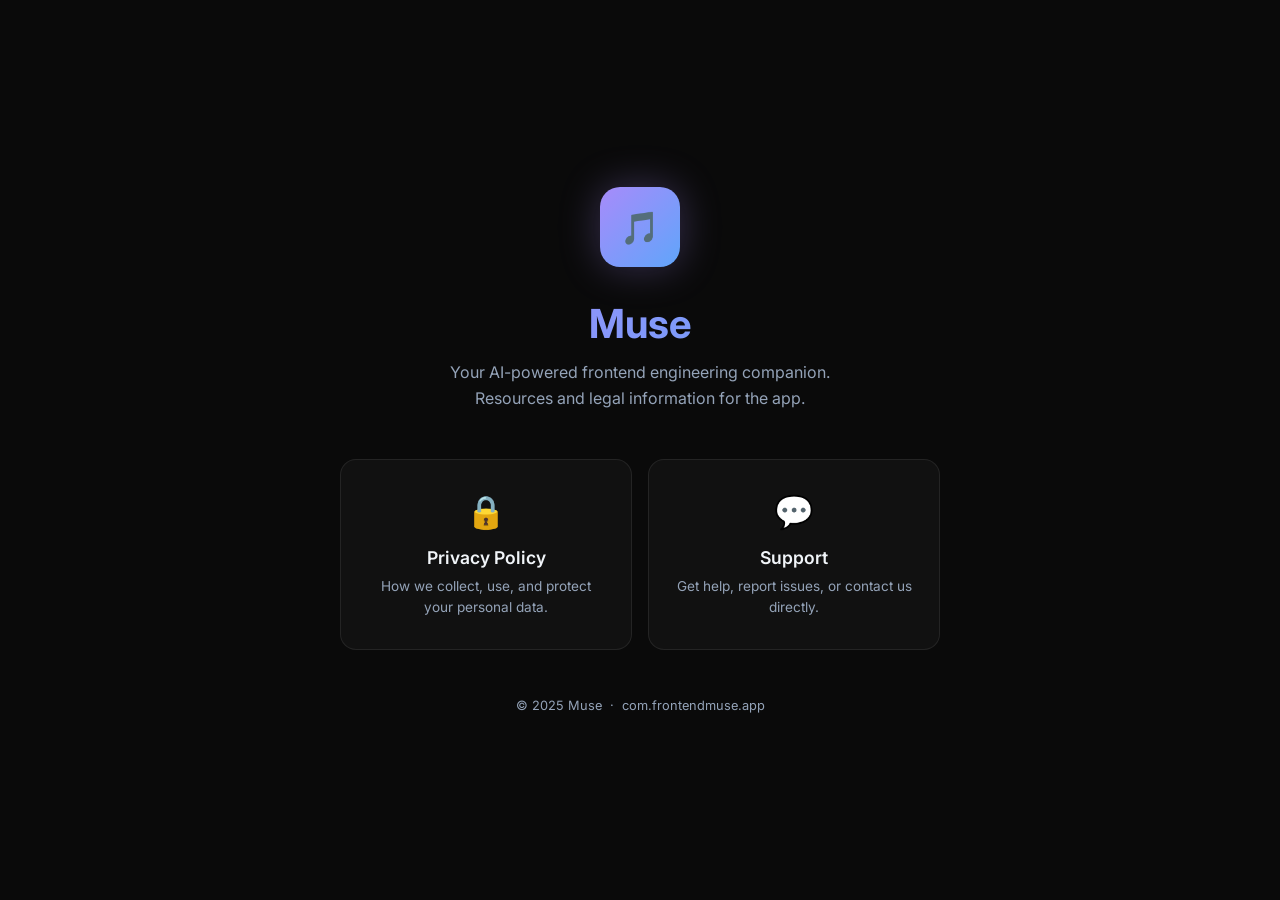
==== index.html @ 049b8aa2 "Add Privacy Policy, Support, and index pages for GitHub Pages" ====
<!DOCTYPE html>
<html lang="en">

<head>
    <meta charset="UTF-8" />
    <meta name="viewport" content="width=device-width, initial-scale=1.0" />
    <title>Muse – Legal & Support</title>
    <meta name="description" content="Privacy Policy and Support information for the Muse app." />
    <link rel="preconnect" href="https://fonts.googleapis.com" />
    <link rel="preconnect" href="https://fonts.gstatic.com" crossorigin />
    <link href="https://fonts.googleapis.com/css2?family=Inter:wght@300;400;500;600;700&display=swap"
        rel="stylesheet" />
    <style>
        *,
        *::before,
        *::after {
            box-sizing: border-box;
            margin: 0;
            padding: 0;
        }

        :root {
            --bg: #0A0A0A;
            --surface: #111111;
            --border: rgba(255, 255, 255, 0.08);
            --accent: #A78BFA;
            --accent2: #60A5FA;
            --text: #F1F5F9;
            --muted: #94A3B8;
        }

        body {
            font-family: 'Inter', sans-serif;
            background: var(--bg);
            color: var(--text);
            min-height: 100vh;
            display: flex;
            flex-direction: column;
            align-items: center;
            justify-content: center;
            padding: 2rem 1rem;
        }

        .container {
            max-width: 600px;
            width: 100%;
            text-align: center;
        }

        .logo {
            width: 80px;
            height: 80px;
            background: linear-gradient(135deg, var(--accent), var(--accent2));
            border-radius: 20px;
            display: flex;
            align-items: center;
            justify-content: center;
            font-size: 2rem;
            margin: 0 auto 2rem;
            box-shadow: 0 0 40px rgba(167, 139, 250, 0.3);
        }

        h1 {
            font-size: 2.5rem;
            font-weight: 700;
            background: linear-gradient(135deg, var(--accent), var(--accent2));
            -webkit-background-clip: text;
            -webkit-text-fill-color: transparent;
            background-clip: text;
            margin-bottom: 0.75rem;
        }

        .subtitle {
            color: var(--muted);
            font-size: 1rem;
            margin-bottom: 3rem;
            line-height: 1.6;
        }

        .cards {
            display: grid;
            grid-template-columns: 1fr 1fr;
            gap: 1rem;
            margin-bottom: 3rem;
        }

        .card {
            background: var(--surface);
            border: 1px solid var(--border);
            border-radius: 16px;
            padding: 2rem 1.5rem;
            text-decoration: none;
            color: var(--text);
            transition: transform 0.2s ease, border-color 0.2s ease, box-shadow 0.2s ease;
        }

        .card:hover {
            transform: translateY(-4px);
            border-color: rgba(167, 139, 250, 0.4);
            box-shadow: 0 8px 32px rgba(167, 139, 250, 0.15);
        }

        .card-icon {
            font-size: 2rem;
            margin-bottom: 1rem;
            display: block;
        }

        .card h2 {
            font-size: 1.1rem;
            font-weight: 600;
            margin-bottom: 0.5rem;
        }

        .card p {
            font-size: 0.85rem;
            color: var(--muted);
            line-height: 1.5;
        }

        footer {
            color: var(--muted);
            font-size: 0.8rem;
        }

        @media (max-width: 480px) {
            .cards {
                grid-template-columns: 1fr;
            }

            h1 {
                font-size: 2rem;
            }
        }
    </style>
</head>

<body>
    <div class="container">
        <div class="logo">🎵</div>
        <h1>Muse</h1>
        <p class="subtitle">Your AI-powered frontend engineering companion.<br />Resources and legal information for the
            app.</p>

        <div class="cards">
            <a class="card" href="privacy-policy.html">
                <span class="card-icon">🔒</span>
                <h2>Privacy Policy</h2>
                <p>How we collect, use, and protect your personal data.</p>
            </a>
            <a class="card" href="support.html">
                <span class="card-icon">💬</span>
                <h2>Support</h2>
                <p>Get help, report issues, or contact us directly.</p>
            </a>
        </div>

        <footer>
            &copy; 2025 Muse &nbsp;·&nbsp; com.frontendmuse.app
        </footer>
    </div>
</body>

</html>
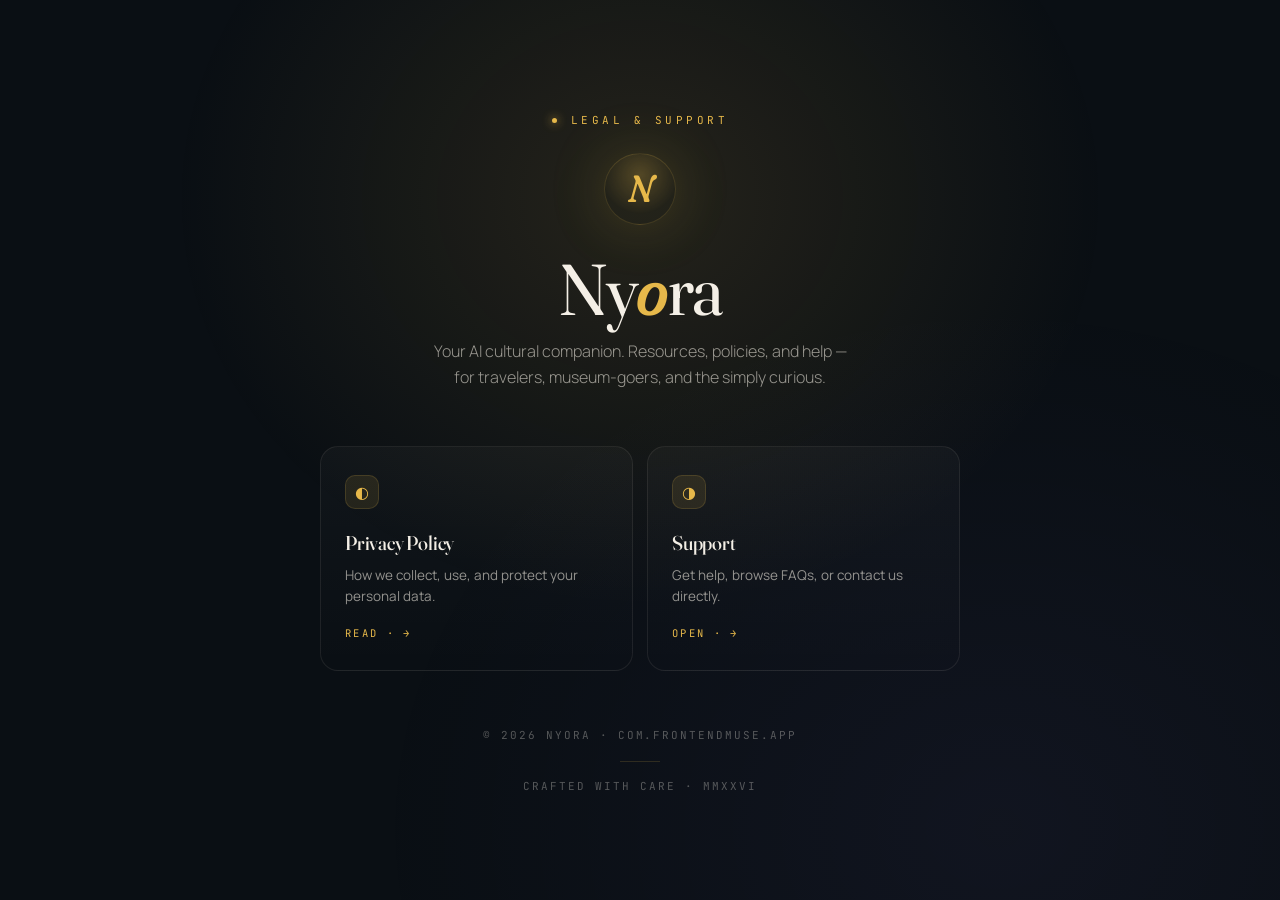
==== commit 6534cb14: "Rebrand legal site from Muse to Nyora - Rewrite all three pages with the new Nyora identity (gold + " ====
--- a/index.html
+++ b/index.html
@@ -1,164 +1,136 @@
 <!DOCTYPE html>
 <html lang="en">
+<head>
+<meta charset="UTF-8" />
+<meta name="viewport" content="width=device-width,initial-scale=1.0" />
+<title>Nyora — Legal &amp; Support</title>
+<meta name="description" content="Privacy Policy and Support information for the Nyora app — your AI cultural companion." />
+<meta name="theme-color" content="#0A0F14" />
+<link rel="preconnect" href="https://fonts.googleapis.com" />
+<link rel="preconnect" href="https://fonts.gstatic.com" crossorigin />
+<link href="https://fonts.googleapis.com/css2?family=Fraunces:ital,opsz,wght,SOFT@0,9..144,400..600,0..100;1,9..144,400..600,0..100&family=Manrope:wght@300;400;500;600&family=JetBrains+Mono:wght@400&display=swap" rel="stylesheet" />
+<style>
+*,*::before,*::after{box-sizing:border-box;margin:0;padding:0}
+:root{
+  --ink:#0A0F14; --ink-1:#0E141A; --ink-2:#131A22;
+  --gold:#E6B84A; --gold-deep:#B08D57; --gold-soft:#F1D89B;
+  --ivory:#F4EFE6; --mute:rgba(244,239,230,.58); --mute-2:rgba(244,239,230,.32);
+  --line:rgba(230,184,74,.16); --line-2:rgba(244,239,230,.08);
+  --display:'Fraunces',serif; --body:'Manrope',sans-serif; --mono:'JetBrains Mono',monospace;
+}
+html{scroll-behavior:smooth}
+body{
+  font-family:var(--body);background:var(--ink);color:var(--ivory);
+  min-height:100vh;display:flex;flex-direction:column;align-items:center;justify-content:center;
+  padding:3rem 1.25rem;line-height:1.6;-webkit-font-smoothing:antialiased;
+  position:relative;overflow-x:hidden;
+}
+body::before{
+  content:'';position:fixed;inset:-20%;z-index:-1;
+  background:
+    radial-gradient(40% 50% at 50% 30%, rgba(230,184,74,.12), transparent 65%),
+    radial-gradient(50% 60% at 70% 80%, rgba(157,131,255,.05), transparent 70%);
+  pointer-events:none;
+}
+.container{max-width:640px;width:100%;text-align:center;position:relative;z-index:1}
+.eyebrow{
+  display:inline-flex;align-items:center;gap:14px;
+  font-family:var(--mono);font-size:11px;letter-spacing:0.32em;text-transform:uppercase;color:var(--gold);
+  margin-bottom:24px;
+}
+.eyebrow .dot{width:5px;height:5px;border-radius:50%;background:var(--gold);box-shadow:0 0 10px var(--gold)}
 
-<head>
-    <meta charset="UTF-8" />
-    <meta name="viewport" content="width=device-width, initial-scale=1.0" />
-    <title>Muse – Legal & Support</title>
-    <meta name="description" content="Privacy Policy and Support information for the Muse app." />
-    <link rel="preconnect" href="https://fonts.googleapis.com" />
-    <link rel="preconnect" href="https://fonts.gstatic.com" crossorigin />
-    <link href="https://fonts.googleapis.com/css2?family=Inter:wght@300;400;500;600;700&display=swap"
-        rel="stylesheet" />
-    <style>
-        *,
-        *::before,
-        *::after {
-            box-sizing: border-box;
-            margin: 0;
-            padding: 0;
-        }
+.brand-mark{
+  width:72px;height:72px;border-radius:50%;
+  border:1px solid var(--line);
+  background:radial-gradient(circle at 50% 30%, rgba(230,184,74,.25), transparent 65%);
+  display:grid;place-items:center;margin:0 auto 28px;
+  font-family:var(--display);font-style:italic;font-weight:500;font-size:38px;color:var(--gold);
+  font-variation-settings:"opsz" 144,"SOFT" 100;
+  box-shadow:0 0 60px rgba(230,184,74,.18);
+}
 
-        :root {
-            --bg: #0A0A0A;
-            --surface: #111111;
-            --border: rgba(255, 255, 255, 0.08);
-            --accent: #A78BFA;
-            --accent2: #60A5FA;
-            --text: #F1F5F9;
-            --muted: #94A3B8;
-        }
+h1{
+  font-family:var(--display);font-weight:400;font-size:clamp(48px,6vw,72px);letter-spacing:-0.025em;
+  line-height:1;margin-bottom:14px;
+  font-variation-settings:"opsz" 144,"SOFT" 30;
+}
+h1 .accent{color:var(--gold);font-style:italic;font-weight:500;font-variation-settings:"opsz" 144,"SOFT" 100}
 
-        body {
-            font-family: 'Inter', sans-serif;
-            background: var(--bg);
-            color: var(--text);
-            min-height: 100vh;
-            display: flex;
-            flex-direction: column;
-            align-items: center;
-            justify-content: center;
-            padding: 2rem 1rem;
-        }
+.subtitle{
+  color:var(--mute);font-size:1rem;max-width:42ch;margin:0 auto 56px;line-height:1.6;font-weight:300;
+}
 
-        .container {
-            max-width: 600px;
-            width: 100%;
-            text-align: center;
-        }
+.cards{display:grid;grid-template-columns:1fr 1fr;gap:14px;margin-bottom:56px}
+.card{
+  background:linear-gradient(180deg, rgba(244,239,230,.03), rgba(244,239,230,.005));
+  border:1px solid var(--line-2);border-radius:18px;
+  padding:28px 24px;text-decoration:none;color:var(--ivory);
+  display:flex;flex-direction:column;align-items:flex-start;text-align:left;
+  transition:transform .35s cubic-bezier(.22,.61,.36,1), border-color .35s, box-shadow .35s, background .35s;
+}
+.card:hover{
+  transform:translateY(-4px);
+  border-color:var(--line);
+  background:linear-gradient(180deg, rgba(230,184,74,.06), rgba(230,184,74,.01));
+  box-shadow:0 18px 50px rgba(0,0,0,.35), 0 0 0 1px rgba(230,184,74,.18) inset;
+}
+.card .ic{
+  width:34px;height:34px;border-radius:10px;
+  background:rgba(230,184,74,.10);border:1px solid var(--line);
+  display:grid;place-items:center;color:var(--gold);font-size:16px;
+  margin-bottom:18px;
+}
+.card h2{
+  font-family:var(--display);font-weight:500;font-size:20px;letter-spacing:-.01em;color:var(--ivory);
+  margin-bottom:6px;font-variation-settings:"opsz" 144;
+}
+.card p{font-size:13.5px;color:var(--mute);line-height:1.55}
+.card .arrow{
+  margin-top:18px;font-family:var(--mono);font-size:10.5px;letter-spacing:0.22em;
+  text-transform:uppercase;color:var(--gold);display:flex;align-items:center;gap:8px;
+}
 
-        .logo {
-            width: 80px;
-            height: 80px;
-            background: linear-gradient(135deg, var(--accent), var(--accent2));
-            border-radius: 20px;
-            display: flex;
-            align-items: center;
-            justify-content: center;
-            font-size: 2rem;
-            margin: 0 auto 2rem;
-            box-shadow: 0 0 40px rgba(167, 139, 250, 0.3);
-        }
+footer{
+  color:var(--mute-2);font-family:var(--mono);font-size:11px;letter-spacing:0.18em;text-transform:uppercase;
+  display:flex;flex-direction:column;align-items:center;gap:8px;
+}
+footer .div{width:40px;height:1px;background:var(--line);margin:8px auto}
 
-        h1 {
-            font-size: 2.5rem;
-            font-weight: 700;
-            background: linear-gradient(135deg, var(--accent), var(--accent2));
-            -webkit-background-clip: text;
-            -webkit-text-fill-color: transparent;
-            background-clip: text;
-            margin-bottom: 0.75rem;
-        }
+@media (max-width:540px){.cards{grid-template-columns:1fr}}
+</style>
+</head>
+<body>
+<div class="container">
+  <div class="eyebrow">
+    <span class="dot"></span>
+    <span>Legal &amp; Support</span>
+  </div>
+  <div class="brand-mark">N</div>
+  <h1>Ny<span class="accent">o</span>ra</h1>
+  <p class="subtitle">Your AI cultural companion. Resources, policies, and help — for travelers, museum-goers, and the simply curious.</p>
 
-        .subtitle {
-            color: var(--muted);
-            font-size: 1rem;
-            margin-bottom: 3rem;
-            line-height: 1.6;
-        }
+  <div class="cards">
+    <a class="card" href="privacy-policy.html">
+      <span class="ic">◐</span>
+      <h2>Privacy Policy</h2>
+      <p>How we collect, use, and protect your personal data.</p>
+      <span class="arrow">Read · <span aria-hidden="true">→</span></span>
+    </a>
+    <a class="card" href="support.html">
+      <span class="ic">◑</span>
+      <h2>Support</h2>
+      <p>Get help, browse FAQs, or contact us directly.</p>
+      <span class="arrow">Open · <span aria-hidden="true">→</span></span>
+    </a>
+  </div>
 
-        .cards {
-            display: grid;
-            grid-template-columns: 1fr 1fr;
-            gap: 1rem;
-            margin-bottom: 3rem;
-        }
-
-        .card {
-            background: var(--surface);
-            border: 1px solid var(--border);
-            border-radius: 16px;
-            padding: 2rem 1.5rem;
-            text-decoration: none;
-            color: var(--text);
-            transition: transform 0.2s ease, border-color 0.2s ease, box-shadow 0.2s ease;
-        }
-
-        .card:hover {
-            transform: translateY(-4px);
-            border-color: rgba(167, 139, 250, 0.4);
-            box-shadow: 0 8px 32px rgba(167, 139, 250, 0.15);
-        }
-
-        .card-icon {
-            font-size: 2rem;
-            margin-bottom: 1rem;
-            display: block;
-        }
-
-        .card h2 {
-            font-size: 1.1rem;
-            font-weight: 600;
-            margin-bottom: 0.5rem;
-        }
-
-        .card p {
-            font-size: 0.85rem;
-            color: var(--muted);
-            line-height: 1.5;
-        }
-
-        footer {
-            color: var(--muted);
-            font-size: 0.8rem;
-        }
-
-        @media (max-width: 480px) {
-            .cards {
-                grid-template-columns: 1fr;
-            }
-
-            h1 {
-                font-size: 2rem;
-            }
-        }
-    </style>
-</head>
-
-<body>
-    <div class="container">
-        <div class="logo">🎵</div>
-        <h1>Muse</h1>
-        <p class="subtitle">Your AI-powered frontend engineering companion.<br />Resources and legal information for the
-            app.</p>
-
-        <div class="cards">
-            <a class="card" href="privacy-policy.html">
-                <span class="card-icon">🔒</span>
-                <h2>Privacy Policy</h2>
-                <p>How we collect, use, and protect your personal data.</p>
-            </a>
-            <a class="card" href="support.html">
-                <span class="card-icon">💬</span>
-                <h2>Support</h2>
-                <p>Get help, report issues, or contact us directly.</p>
-            </a>
-        </div>
-
-        <footer>
-            &copy; 2025 Muse &nbsp;·&nbsp; com.frontendmuse.app
-        </footer>
-    </div>
+  <footer>
+    <span>© <span id="y">2026</span> Nyora · com.frontendmuse.app</span>
+    <span class="div"></span>
+    <span>Crafted with care · MMXXVI</span>
+  </footer>
+</div>
+<script>document.getElementById('y').textContent=new Date().getFullYear();</script>
 </body>
-
-</html>+</html>
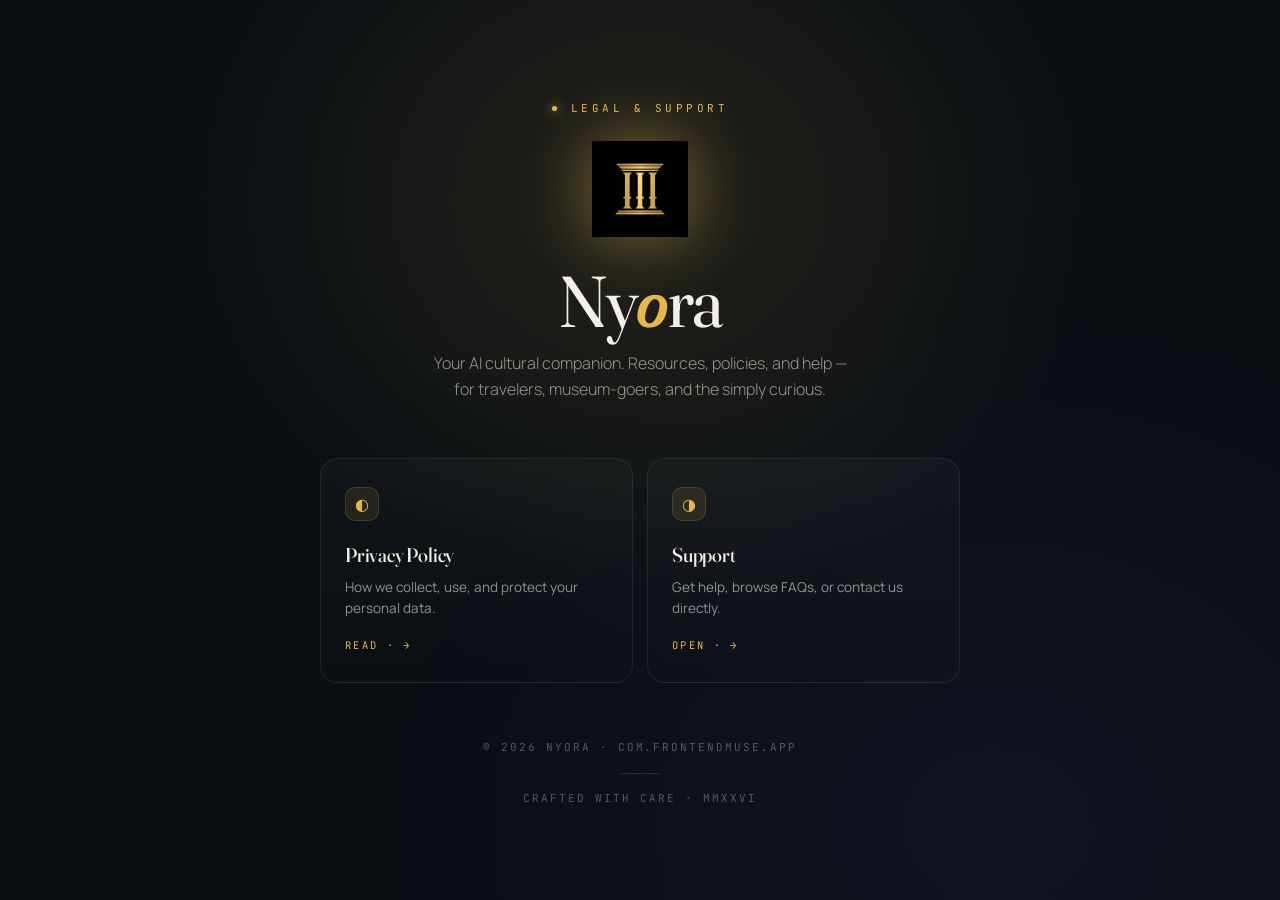
==== commit 09e9630c: "Swap brand mark to Nyora temple logo Replace the CSS-rendered "N" letter mark with the actual Nyora " ====
--- a/index.html
+++ b/index.html
@@ -6,6 +6,8 @@
 <title>Nyora — Legal &amp; Support</title>
 <meta name="description" content="Privacy Policy and Support information for the Nyora app — your AI cultural companion." />
 <meta name="theme-color" content="#0A0F14" />
+<link rel="icon" type="image/png" href="nyora-logo.png" />
+<link rel="apple-touch-icon" href="nyora-logo.png" />
 <link rel="preconnect" href="https://fonts.googleapis.com" />
 <link rel="preconnect" href="https://fonts.gstatic.com" crossorigin />
 <link href="https://fonts.googleapis.com/css2?family=Fraunces:ital,opsz,wght,SOFT@0,9..144,400..600,0..100;1,9..144,400..600,0..100&family=Manrope:wght@300;400;500;600&family=JetBrains+Mono:wght@400&display=swap" rel="stylesheet" />
@@ -41,13 +43,12 @@
 .eyebrow .dot{width:5px;height:5px;border-radius:50%;background:var(--gold);box-shadow:0 0 10px var(--gold)}
 
 .brand-mark{
-  width:72px;height:72px;border-radius:50%;
-  border:1px solid var(--line);
-  background:radial-gradient(circle at 50% 30%, rgba(230,184,74,.25), transparent 65%);
-  display:grid;place-items:center;margin:0 auto 28px;
-  font-family:var(--display);font-style:italic;font-weight:500;font-size:38px;color:var(--gold);
-  font-variation-settings:"opsz" 144,"SOFT" 100;
-  box-shadow:0 0 60px rgba(230,184,74,.18);
+  width:96px;height:96px;display:grid;place-items:center;margin:0 auto 28px;
+}
+.brand-mark img{
+  width:100%;height:100%;object-fit:contain;
+  mix-blend-mode:screen;
+  filter:drop-shadow(0 0 30px rgba(230,184,74,.45));
 }
 
 h1{
@@ -106,7 +107,7 @@
     <span class="dot"></span>
     <span>Legal &amp; Support</span>
   </div>
-  <div class="brand-mark">N</div>
+  <div class="brand-mark"><img src="nyora-logo.png" alt="Nyora" /></div>
   <h1>Ny<span class="accent">o</span>ra</h1>
   <p class="subtitle">Your AI cultural companion. Resources, policies, and help — for travelers, museum-goers, and the simply curious.</p>
 
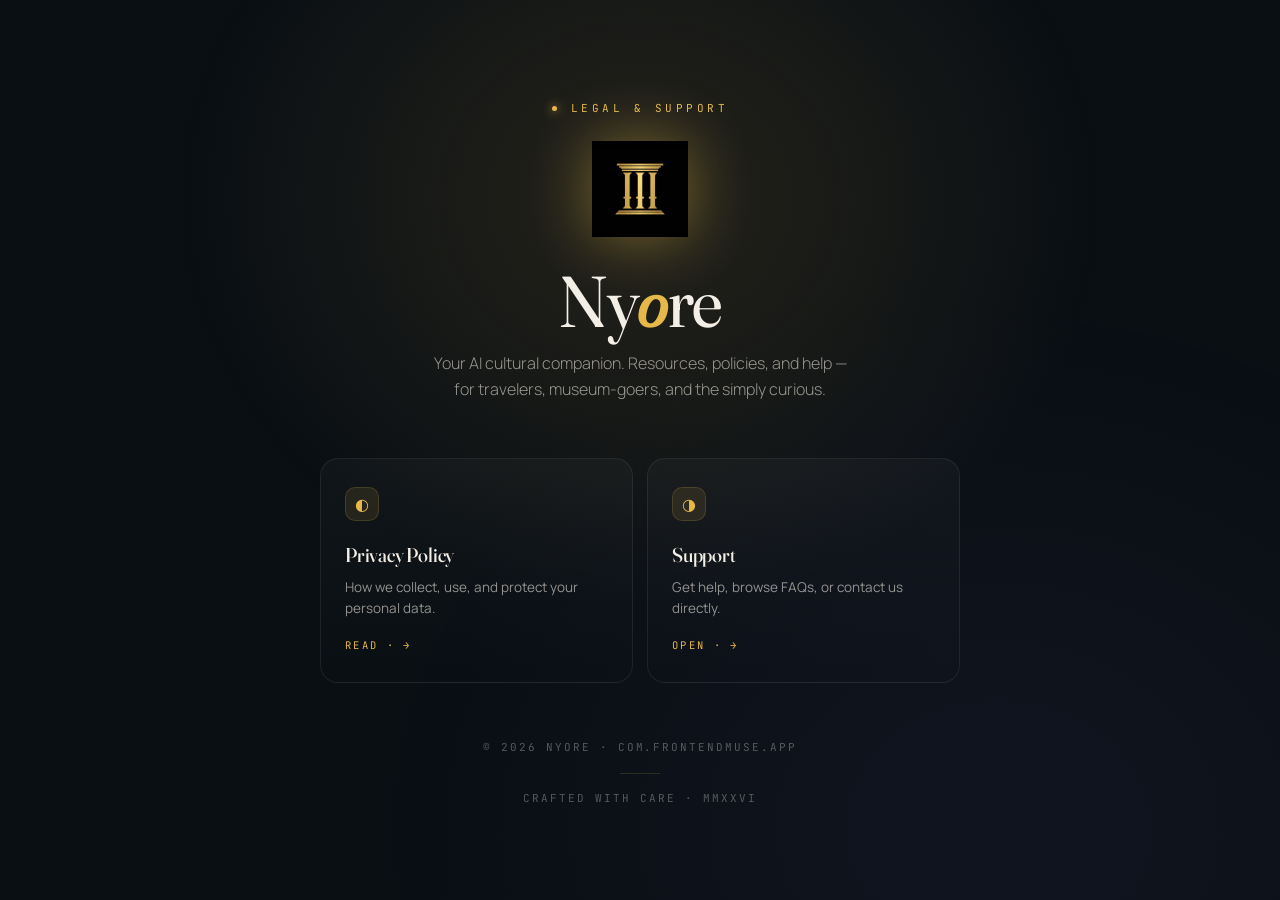
==== commit 396f9ed2: "Rename brand from Nyora to Nyore Correct the brand name across all three pages, the wordmark, page t" ====
--- a/index.html
+++ b/index.html
@@ -3,11 +3,11 @@
 <head>
 <meta charset="UTF-8" />
 <meta name="viewport" content="width=device-width,initial-scale=1.0" />
-<title>Nyora — Legal &amp; Support</title>
-<meta name="description" content="Privacy Policy and Support information for the Nyora app — your AI cultural companion." />
+<title>Nyore — Legal &amp; Support</title>
+<meta name="description" content="Privacy Policy and Support information for the Nyore app — your AI cultural companion." />
 <meta name="theme-color" content="#0A0F14" />
-<link rel="icon" type="image/png" href="nyora-logo.png" />
-<link rel="apple-touch-icon" href="nyora-logo.png" />
+<link rel="icon" type="image/png" href="nyore-logo.png" />
+<link rel="apple-touch-icon" href="nyore-logo.png" />
 <link rel="preconnect" href="https://fonts.googleapis.com" />
 <link rel="preconnect" href="https://fonts.gstatic.com" crossorigin />
 <link href="https://fonts.googleapis.com/css2?family=Fraunces:ital,opsz,wght,SOFT@0,9..144,400..600,0..100;1,9..144,400..600,0..100&family=Manrope:wght@300;400;500;600&family=JetBrains+Mono:wght@400&display=swap" rel="stylesheet" />
@@ -107,8 +107,8 @@
     <span class="dot"></span>
     <span>Legal &amp; Support</span>
   </div>
-  <div class="brand-mark"><img src="nyora-logo.png" alt="Nyora" /></div>
-  <h1>Ny<span class="accent">o</span>ra</h1>
+  <div class="brand-mark"><img src="nyore-logo.png" alt="Nyore" /></div>
+  <h1>Ny<span class="accent">o</span>re</h1>
   <p class="subtitle">Your AI cultural companion. Resources, policies, and help — for travelers, museum-goers, and the simply curious.</p>
 
   <div class="cards">
@@ -127,7 +127,7 @@
   </div>
 
   <footer>
-    <span>© <span id="y">2026</span> Nyora · com.frontendmuse.app</span>
+    <span>© <span id="y">2026</span> Nyore · com.frontendmuse.app</span>
     <span class="div"></span>
     <span>Crafted with care · MMXXVI</span>
   </footer>
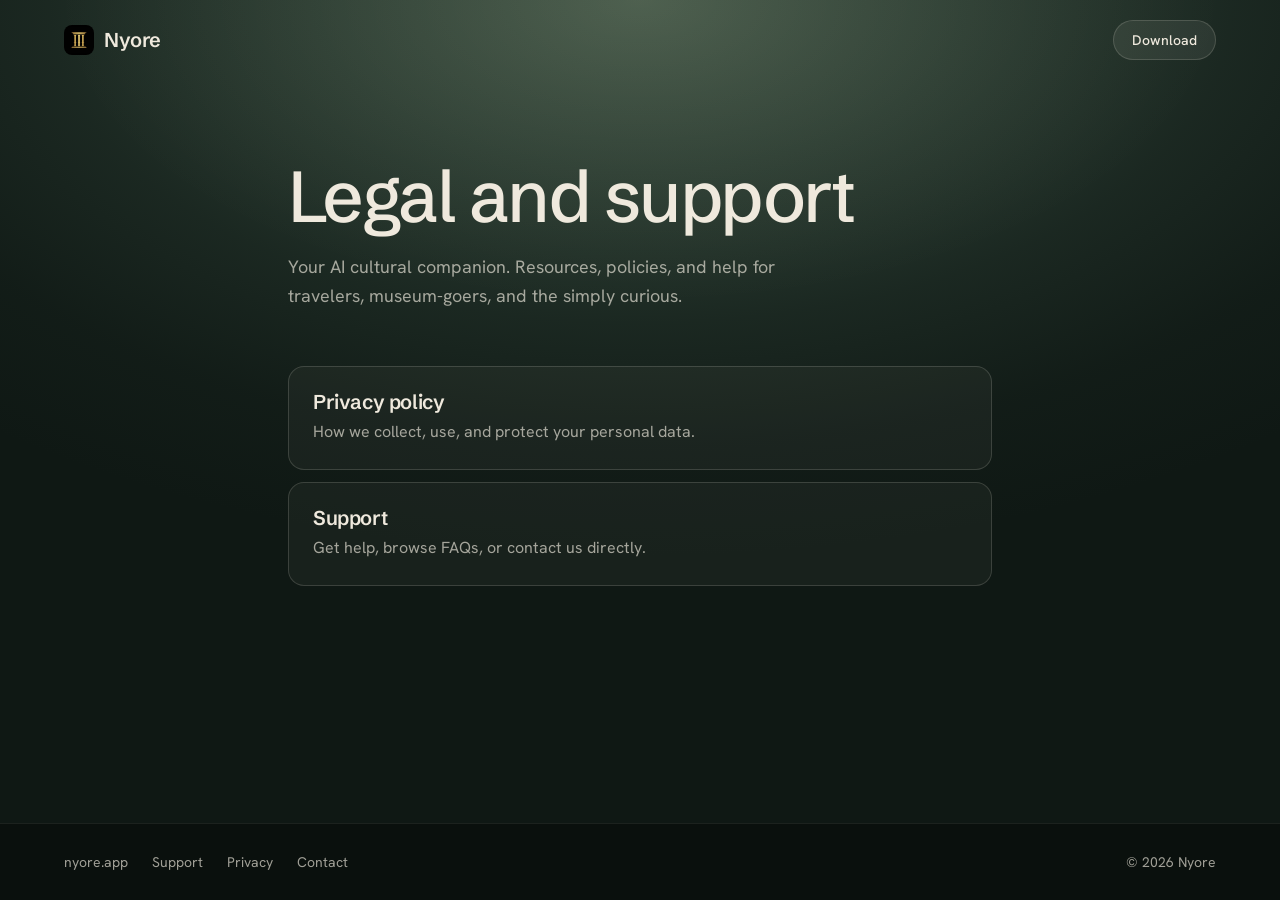
==== commit dee22637: "The legal pages wear nyore.app's look Privacy, support and the legal index now match www.nyore.app: " ====
--- a/index.html
+++ b/index.html
@@ -1,137 +1,63 @@
-<!DOCTYPE html>
+<!doctype html>
 <html lang="en">
 <head>
 <meta charset="UTF-8" />
-<meta name="viewport" content="width=device-width,initial-scale=1.0" />
-<title>Nyore — Legal &amp; Support</title>
-<meta name="description" content="Privacy Policy and Support information for the Nyore app — your AI cultural companion." />
-<meta name="theme-color" content="#0A0F14" />
-<link rel="icon" type="image/png" href="nyore-logo.png" />
-<link rel="apple-touch-icon" href="nyore-logo.png" />
+<meta name="viewport" content="width=device-width,initial-scale=1,viewport-fit=cover" />
+<title>Nyore: legal and support</title>
+<meta name="description" content="Privacy policy and support for the Nyore app, your AI cultural companion." />
+<link rel="canonical" href="https://iammertg.github.io/muse-legal/" />
+
+<meta property="og:type" content="website" />
+<meta property="og:site_name" content="Nyore" />
+<meta property="og:url" content="https://iammertg.github.io/muse-legal/" />
+<meta property="og:title" content="Nyore: legal and support" />
+<meta property="og:description" content="Privacy policy and support for the Nyore app." />
+<meta property="og:image" content="https://www.nyore.app/assets/og.jpg" />
+<meta property="og:image:width" content="1200" />
+<meta property="og:image:height" content="630" />
+<meta property="og:image:alt" content="The Mona Lisa lit on a green gallery wall, with Nyore's camera holding it on an iPhone" />
+<meta name="twitter:card" content="summary_large_image" />
+<meta name="theme-color" content="#0F1814" />
+
+<link rel="icon" type="image/png" sizes="128x128" href="favicon.png" />
+<link rel="apple-touch-icon" href="apple-touch-icon.png" />
+
 <link rel="preconnect" href="https://fonts.googleapis.com" />
 <link rel="preconnect" href="https://fonts.gstatic.com" crossorigin />
-<link href="https://fonts.googleapis.com/css2?family=Fraunces:ital,opsz,wght,SOFT@0,9..144,400..600,0..100;1,9..144,400..600,0..100&family=Manrope:wght@300;400;500;600&family=JetBrains+Mono:wght@400&display=swap" rel="stylesheet" />
-<style>
-*,*::before,*::after{box-sizing:border-box;margin:0;padding:0}
-:root{
-  --ink:#0A0F14; --ink-1:#0E141A; --ink-2:#131A22;
-  --gold:#E6B84A; --gold-deep:#B08D57; --gold-soft:#F1D89B;
-  --ivory:#F4EFE6; --mute:rgba(244,239,230,.58); --mute-2:rgba(244,239,230,.32);
-  --line:rgba(230,184,74,.16); --line-2:rgba(244,239,230,.08);
-  --display:'Fraunces',serif; --body:'Manrope',sans-serif; --mono:'JetBrains Mono',monospace;
-}
-html{scroll-behavior:smooth}
-body{
-  font-family:var(--body);background:var(--ink);color:var(--ivory);
-  min-height:100vh;display:flex;flex-direction:column;align-items:center;justify-content:center;
-  padding:3rem 1.25rem;line-height:1.6;-webkit-font-smoothing:antialiased;
-  position:relative;overflow-x:hidden;
-}
-body::before{
-  content:'';position:fixed;inset:-20%;z-index:-1;
-  background:
-    radial-gradient(40% 50% at 50% 30%, rgba(230,184,74,.12), transparent 65%),
-    radial-gradient(50% 60% at 70% 80%, rgba(157,131,255,.05), transparent 70%);
-  pointer-events:none;
-}
-.container{max-width:640px;width:100%;text-align:center;position:relative;z-index:1}
-.eyebrow{
-  display:inline-flex;align-items:center;gap:14px;
-  font-family:var(--mono);font-size:11px;letter-spacing:0.32em;text-transform:uppercase;color:var(--gold);
-  margin-bottom:24px;
-}
-.eyebrow .dot{width:5px;height:5px;border-radius:50%;background:var(--gold);box-shadow:0 0 10px var(--gold)}
-
-.brand-mark{
-  width:96px;height:96px;display:grid;place-items:center;margin:0 auto 28px;
-}
-.brand-mark img{
-  width:100%;height:100%;object-fit:contain;
-  mix-blend-mode:screen;
-  filter:drop-shadow(0 0 30px rgba(230,184,74,.45));
-}
-
-h1{
-  font-family:var(--display);font-weight:400;font-size:clamp(48px,6vw,72px);letter-spacing:-0.025em;
-  line-height:1;margin-bottom:14px;
-  font-variation-settings:"opsz" 144,"SOFT" 30;
-}
-h1 .accent{color:var(--gold);font-style:italic;font-weight:500;font-variation-settings:"opsz" 144,"SOFT" 100}
-
-.subtitle{
-  color:var(--mute);font-size:1rem;max-width:42ch;margin:0 auto 56px;line-height:1.6;font-weight:300;
-}
-
-.cards{display:grid;grid-template-columns:1fr 1fr;gap:14px;margin-bottom:56px}
-.card{
-  background:linear-gradient(180deg, rgba(244,239,230,.03), rgba(244,239,230,.005));
-  border:1px solid var(--line-2);border-radius:18px;
-  padding:28px 24px;text-decoration:none;color:var(--ivory);
-  display:flex;flex-direction:column;align-items:flex-start;text-align:left;
-  transition:transform .35s cubic-bezier(.22,.61,.36,1), border-color .35s, box-shadow .35s, background .35s;
-}
-.card:hover{
-  transform:translateY(-4px);
-  border-color:var(--line);
-  background:linear-gradient(180deg, rgba(230,184,74,.06), rgba(230,184,74,.01));
-  box-shadow:0 18px 50px rgba(0,0,0,.35), 0 0 0 1px rgba(230,184,74,.18) inset;
-}
-.card .ic{
-  width:34px;height:34px;border-radius:10px;
-  background:rgba(230,184,74,.10);border:1px solid var(--line);
-  display:grid;place-items:center;color:var(--gold);font-size:16px;
-  margin-bottom:18px;
-}
-.card h2{
-  font-family:var(--display);font-weight:500;font-size:20px;letter-spacing:-.01em;color:var(--ivory);
-  margin-bottom:6px;font-variation-settings:"opsz" 144;
-}
-.card p{font-size:13.5px;color:var(--mute);line-height:1.55}
-.card .arrow{
-  margin-top:18px;font-family:var(--mono);font-size:10.5px;letter-spacing:0.22em;
-  text-transform:uppercase;color:var(--gold);display:flex;align-items:center;gap:8px;
-}
-
-footer{
-  color:var(--mute-2);font-family:var(--mono);font-size:11px;letter-spacing:0.18em;text-transform:uppercase;
-  display:flex;flex-direction:column;align-items:center;gap:8px;
-}
-footer .div{width:40px;height:1px;background:var(--line);margin:8px auto}
-
-@media (max-width:540px){.cards{grid-template-columns:1fr}}
-</style>
+<link href="https://fonts.googleapis.com/css2?family=Schibsted+Grotesk:wght@500;600&family=Hanken+Grotesk:wght@400;500;600&display=swap" rel="stylesheet" />
+<link rel="stylesheet" href="site.css" />
 </head>
 <body>
-<div class="container">
-  <div class="eyebrow">
-    <span class="dot"></span>
-    <span>Legal &amp; Support</span>
-  </div>
-  <div class="brand-mark"><img src="nyore-logo.png" alt="Nyore" /></div>
-  <h1>Ny<span class="accent">o</span>re</h1>
-  <p class="subtitle">Your AI cultural companion. Resources, policies, and help — for travelers, museum-goers, and the simply curious.</p>
+<header class="nav">
+  <a class="brand" href="https://www.nyore.app/" aria-label="Nyore home"><img src="logo.png" width="96" height="96" alt="" />Nyore</a>
+  <a class="nav-cta" href="https://apps.apple.com/app/id6759682028" target="_blank" rel="noopener">Download</a>
+</header>
 
-  <div class="cards">
-    <a class="card" href="privacy-policy.html">
-      <span class="ic">◐</span>
-      <h2>Privacy Policy</h2>
+<main>
+  <h1 class="enter-1">Legal and support</h1>
+  <p class="lede enter-2">Your AI cultural companion. Resources, policies, and help for travelers, museum-goers, and the simply curious.</p>
+
+  <div class="panels enter-3">
+    <a class="panel" href="privacy-policy.html">
+      <h2>Privacy policy</h2>
       <p>How we collect, use, and protect your personal data.</p>
-      <span class="arrow">Read · <span aria-hidden="true">→</span></span>
     </a>
-    <a class="card" href="support.html">
-      <span class="ic">◑</span>
+    <a class="panel" href="support.html">
       <h2>Support</h2>
       <p>Get help, browse FAQs, or contact us directly.</p>
-      <span class="arrow">Open · <span aria-hidden="true">→</span></span>
     </a>
   </div>
+</main>
 
-  <footer>
-    <span>© <span id="y">2026</span> Nyore · com.frontendmuse.app</span>
-    <span class="div"></span>
-    <span>Crafted with care · MMXXVI</span>
-  </footer>
-</div>
+<footer>
+  <nav aria-label="Footer">
+    <a href="https://www.nyore.app/">nyore.app</a>
+    <a href="support.html">Support</a>
+    <a href="privacy-policy.html">Privacy</a>
+    <a href="mailto:gozukara.mert1@gmail.com">Contact</a>
+  </nav>
+  <p>© <span id="y">2026</span> Nyore</p>
+</footer>
 <script>document.getElementById('y').textContent=new Date().getFullYear();</script>
 </body>
 </html>
--- a/site.css
+++ b/site.css
@@ -0,0 +1,133 @@
+/*
+  Nyore's legal and support pages, in www.nyore.app's material: the museum-green wall under one
+  ceiling spot, ivory type, Schibsted Grotesk for headings and Hanken Grotesk for reading.
+  Gold is kept for focus, selection and link underlines. One entrance on load; nothing moves after it.
+*/
+:root{
+  --wall:#0F1814;
+  --wall-lit:61,85,71;
+  --floor:#0A100D;
+  --text:#EFE9DD;
+  --read:rgba(239,233,221,.84);
+  --mute:rgba(239,233,221,.66);
+  --line:rgba(239,233,221,.12);
+  --gold-hi:#E8CD96;
+  --ivory-ink:#211D17;
+  --light:255,224,178;
+  --display:'Schibsted Grotesk',-apple-system,'Helvetica Neue',sans-serif;
+  --body:'Hanken Grotesk',-apple-system,'Helvetica Neue',sans-serif;
+  --gutter:clamp(20px,5vw,72px);
+  --ease-out:cubic-bezier(.23,1,.32,1);
+  --ease-enter:cubic-bezier(.16,1,.3,1);
+  color-scheme:dark;
+}
+*,*::before,*::after{box-sizing:border-box}
+html{background:var(--wall);-webkit-text-size-adjust:100%;-webkit-tap-highlight-color:transparent;scrollbar-color:rgba(239,233,221,.22) var(--wall)}
+@media (prefers-reduced-motion:no-preference){html{scroll-behavior:smooth}}
+/* the ceiling spot on the wall, one screen tall, so a long page does not stretch it */
+body{margin:0;min-height:100vh;min-height:100svh;display:flex;flex-direction:column;color:var(--text);font:400 17px/1.6 var(--body);
+  -webkit-font-smoothing:antialiased;-moz-osx-font-smoothing:grayscale;overflow-wrap:break-word;
+  background:
+    radial-gradient(46% 34% at 50% 0%,rgba(var(--light),.10),rgba(var(--light),.04) 55%,rgba(var(--light),0)) top center/100% 100vh no-repeat,
+    radial-gradient(80% 62% at 50% 0%,rgba(var(--wall-lit),.95),rgba(var(--wall-lit),.62) 30%,rgba(var(--wall-lit),.26) 58%,rgba(var(--wall-lit),.07) 80%,rgba(var(--wall-lit),0)) top center/100% 100vh no-repeat,
+    var(--wall)}
+a{color:inherit;touch-action:manipulation}
+img{max-width:100%;height:auto}
+::selection{background:var(--gold-hi);color:var(--ivory-ink)}
+:focus-visible{outline:2px solid var(--gold-hi);outline-offset:3px;border-radius:6px}
+
+/* ─── NAV ─── */
+.nav{display:flex;align-items:center;justify-content:space-between;gap:16px;
+  padding:calc(18px + env(safe-area-inset-top,0px)) max(var(--gutter),env(safe-area-inset-right,0px)) 18px max(var(--gutter),env(safe-area-inset-left,0px))}
+.brand{display:inline-flex;align-items:center;gap:10px;min-height:44px;text-decoration:none;font:600 20px/1 var(--display);letter-spacing:-.02em;color:var(--text)}
+.brand img{width:30px;height:30px;border-radius:8px}
+.nav-cta{display:inline-flex;align-items:center;min-height:40px;padding:0 18px;border-radius:999px;font:500 14px/1 var(--body);text-decoration:none;
+  background:rgba(239,233,221,.08);border:1px solid rgba(239,233,221,.16);
+  transition:background-color .18s ease,border-color .18s ease,transform .12s var(--ease-out)}
+.nav-cta:active{transform:scale(.97)}
+@media (hover:hover) and (pointer:fine){.nav-cta:hover{background:rgba(239,233,221,.14);border-color:rgba(239,233,221,.26)}}
+@media (max-width:699px){.nav{padding-block:calc(10px + env(safe-area-inset-top,0px)) 10px}.nav-cta{min-height:44px}}
+
+/* ─── PAGE ─── */
+main{flex:1;width:min(100%,calc(44rem + 2 * var(--gutter)));margin:0 auto;
+  padding:clamp(40px,9vh,96px) max(var(--gutter),env(safe-area-inset-right,0px)) clamp(72px,12vh,128px) max(var(--gutter),env(safe-area-inset-left,0px))}
+h1,h2{font-family:var(--display);font-weight:500;letter-spacing:-.035em;text-wrap:balance;margin:0}
+h1{font-size:clamp(2.75rem,7vw,4.5rem);line-height:1}
+.lede{margin:20px 0 0;max-width:34rem;font-size:clamp(1.05rem,1.4vw,1.2rem);color:var(--mute);text-wrap:pretty}
+h2.part{margin-top:clamp(64px,10vh,96px);font-size:clamp(1.75rem,3vw,2.25rem);line-height:1.1;letter-spacing:-.03em}
+
+/* ─── PANELS ───
+   The site's one bordered surface, as on the App Store button: a hairline all the way round and a
+   faint ivory fill. A panel that is a link answers hover and press; a plain one never moves. */
+.panels{display:grid;gap:12px;margin-top:clamp(40px,7vh,56px)}
+@media (min-width:700px){.panels.pair{grid-template-columns:1fr 1fr}}
+.panel{display:flex;flex-direction:column;padding:22px 24px 24px;border-radius:16px;border:1px solid rgba(239,233,221,.16);background:rgba(239,233,221,.04);text-decoration:none}
+.panel h2,.panel h3{margin:0;font:600 1.25rem/1.25 var(--display);letter-spacing:-.02em;color:var(--text)}
+.panel p{margin:6px 0 0;font-size:16px;line-height:1.55;color:var(--mute);text-wrap:pretty}
+.panel .go{margin-top:auto;padding-top:18px;font:500 15px/1.3 var(--body);color:var(--text)}
+a.panel{transition:background-color .18s ease,border-color .18s ease,transform .12s var(--ease-out)}
+a.panel:active{transform:scale(.99)}
+@media (hover:hover) and (pointer:fine){a.panel:hover{background:rgba(239,233,221,.08);border-color:rgba(239,233,221,.28)}}
+
+/* ─── FAQ ───
+   Native details and summary, so Enter and Space open them from the keyboard; full-width rules between rows. */
+.faq{margin-top:24px;border-bottom:1px solid var(--line)}
+.faq details{border-top:1px solid var(--line)}
+.faq summary{display:flex;align-items:center;justify-content:space-between;gap:20px;min-height:64px;padding:18px 0;cursor:pointer;list-style:none;
+  font:600 17px/1.4 var(--body);color:var(--text);transition:color .15s ease}
+.faq summary::-webkit-details-marker{display:none}
+.faq summary svg{flex:none;width:20px;height:20px;fill:none;stroke:var(--mute);stroke-width:1.6;stroke-linecap:round;transition:stroke .15s ease}
+.faq summary svg .v{transform-box:fill-box;transform-origin:center;transition:transform .22s var(--ease-out)}
+.faq details[open] summary svg .v{transform:scaleY(0)}
+@media (hover:hover) and (pointer:fine){.faq summary:hover svg{stroke:var(--text)}}
+.faq .answer{margin:0;padding:0 0 26px;max-width:38rem;color:var(--read);text-wrap:pretty}
+
+/* ─── PROSE (the policy) ─── */
+.prose .meta{margin:20px 0 0;font-size:15px;color:var(--mute)}
+.prose .intro{margin:40px 0 0;padding-bottom:40px;border-bottom:1px solid var(--line);font-size:clamp(1.05rem,1.4vw,1.15rem);line-height:1.65;color:var(--read)}
+.prose h2{margin:56px 0 16px;font-size:clamp(1.45rem,2.4vw,1.7rem);line-height:1.2;letter-spacing:-.025em;scroll-margin-top:24px}
+.prose p,.prose li{color:var(--read)}
+.prose p{margin:0 0 14px}
+.prose ul{margin:0 0 14px;padding-left:1.2rem}
+.prose li{margin-bottom:12px;padding-left:.2rem}
+.prose li::marker{color:rgba(239,233,221,.4)}
+.prose strong{color:var(--text);font-weight:600}
+.prose a,.faq .answer a{color:var(--text);text-decoration:underline;text-decoration-thickness:1px;text-underline-offset:3px;text-decoration-color:rgba(232,205,150,.55);transition:text-decoration-color .15s ease}
+@media (hover:hover) and (pointer:fine){.prose a:hover,.faq .answer a:hover{text-decoration-color:var(--gold-hi)}}
+/* the closing note: a hairline all the way round, the wall's lit green rising from one corner */
+.prose .note{margin-top:64px;padding:clamp(22px,5vw,28px);border-radius:16px;border:1px solid var(--line);
+  background:radial-gradient(120% 100% at 0% 0%,rgba(var(--wall-lit),.5),rgba(var(--wall-lit),0) 62%),rgba(239,233,221,.02)}
+.prose .note h2{margin:0 0 10px}
+.prose .note p{margin:0;color:var(--text)}
+
+/* contents beside the policy, on screens wide enough to hold both */
+.toc{display:none}
+@media (min-width:1100px){
+  main.doc{width:min(100%,calc(12rem + 4rem + 44rem + 2 * var(--gutter)));display:grid;grid-template-columns:12rem minmax(0,44rem);column-gap:4rem;align-items:start}
+  .toc{display:block;position:sticky;top:32px;padding-top:10px;font-size:14px}
+  .toc p{margin:0 0 10px;color:var(--text);font-weight:500}
+  .toc ul{list-style:none;margin:0;padding:0}
+  .toc a{display:block;padding:5px 0;line-height:1.35;color:var(--mute);text-decoration:none;transition:color .15s ease}
+  .toc a:hover{color:var(--text)}
+}
+
+/* ─── FOOTER ─── */
+footer{display:flex;flex-wrap:wrap;align-items:center;justify-content:space-between;column-gap:24px;
+  padding:16px max(var(--gutter),env(safe-area-inset-right,0px)) calc(16px + env(safe-area-inset-bottom,0px)) max(var(--gutter),env(safe-area-inset-left,0px));
+  background:var(--floor);border-top:1px solid rgba(239,233,221,.08);color:var(--mute);font-size:14px}
+footer nav{display:flex;flex-wrap:wrap;column-gap:24px}
+footer a{display:inline-block;padding-block:11px;line-height:22px;text-decoration:none;transition:color .15s ease}
+footer a[aria-current="page"]{color:var(--text)}
+@media (hover:hover) and (pointer:fine){footer a:hover{color:var(--text)}}
+footer p{margin:0;padding-block:11px;line-height:22px}
+
+/* ─── MOTION ───
+   The one entrance: the heading leads, the words and the first panels follow it in. */
+@media (prefers-reduced-motion:no-preference){
+  .enter-1{animation:rise .75s var(--ease-enter) .05s backwards}
+  .enter-2{animation:rise-sm .7s var(--ease-enter) .17s backwards}
+  .enter-3{animation:rise-sm .7s var(--ease-enter) .29s backwards}
+}
+@media (prefers-reduced-motion:reduce){.nav-cta:active,a.panel:active{transform:none}.faq summary svg .v{transition:none}}
+@keyframes rise{from{opacity:0;transform:translateY(14px)}}
+@keyframes rise-sm{from{opacity:0;transform:translateY(8px)}}
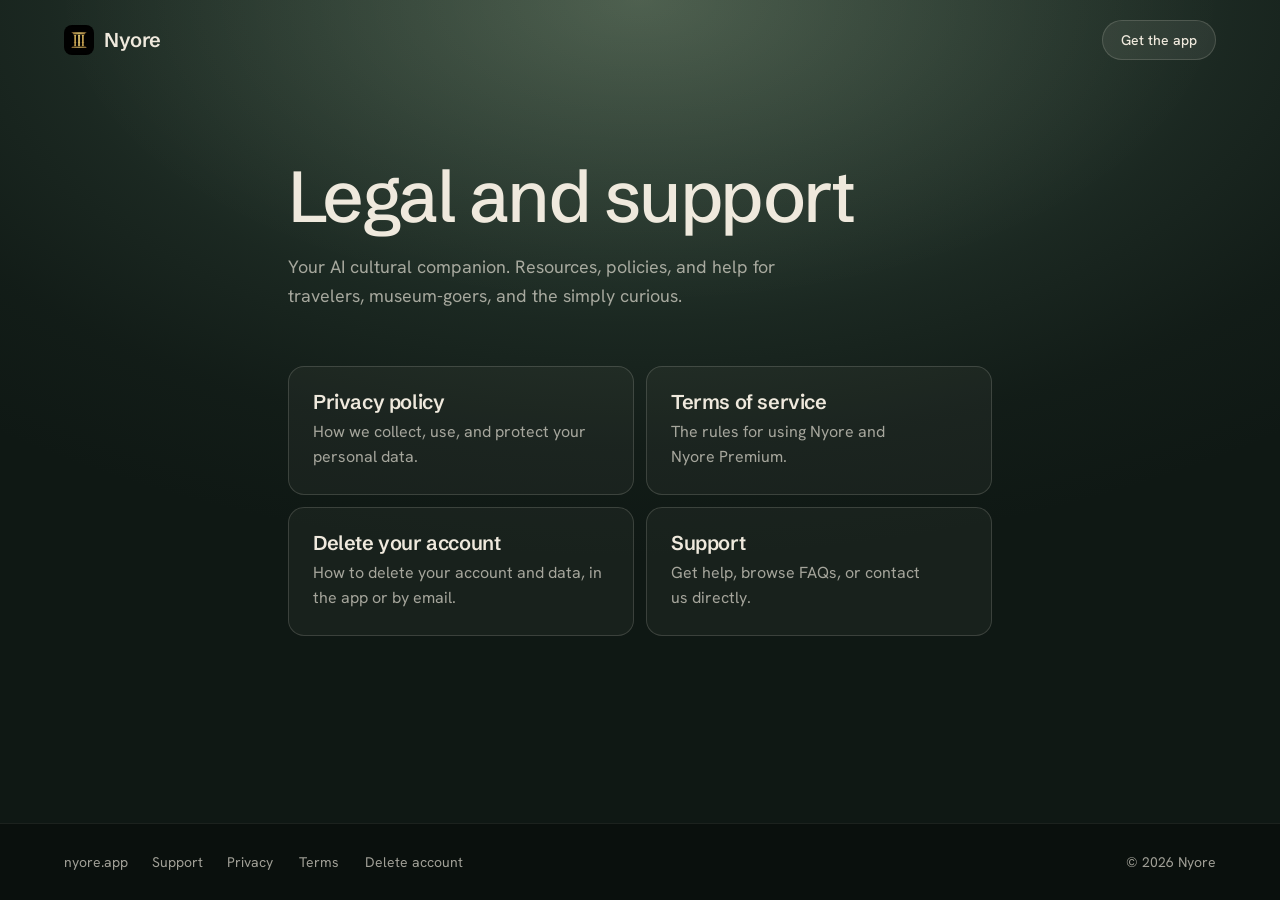
==== commit 163e0ea7: "Legal pages for Google Play: true privacy policy, terms, account deletion The privacy policy now say" ====
--- a/index.html
+++ b/index.html
@@ -4,14 +4,14 @@
 <meta charset="UTF-8" />
 <meta name="viewport" content="width=device-width,initial-scale=1,viewport-fit=cover" />
 <title>Nyore: legal and support</title>
-<meta name="description" content="Privacy policy and support for the Nyore app, your AI cultural companion." />
+<meta name="description" content="Privacy policy, terms, account deletion and support for the Nyore app, your AI cultural companion." />
 <link rel="canonical" href="https://iammertg.github.io/muse-legal/" />
 
 <meta property="og:type" content="website" />
 <meta property="og:site_name" content="Nyore" />
 <meta property="og:url" content="https://iammertg.github.io/muse-legal/" />
 <meta property="og:title" content="Nyore: legal and support" />
-<meta property="og:description" content="Privacy policy and support for the Nyore app." />
+<meta property="og:description" content="Privacy policy, terms, account deletion and support for the Nyore app." />
 <meta property="og:image" content="https://www.nyore.app/assets/og.jpg" />
 <meta property="og:image:width" content="1200" />
 <meta property="og:image:height" content="630" />
@@ -30,17 +30,25 @@
 <body>
 <header class="nav">
   <a class="brand" href="https://www.nyore.app/" aria-label="Nyore home"><img src="logo.png" width="96" height="96" alt="" />Nyore</a>
-  <a class="nav-cta" href="https://apps.apple.com/app/id6759682028" target="_blank" rel="noopener">Download</a>
+  <a class="nav-cta" href="https://www.nyore.app/">Get the app</a>
 </header>
 
 <main>
   <h1 class="enter-1">Legal and support</h1>
   <p class="lede enter-2">Your AI cultural companion. Resources, policies, and help for travelers, museum-goers, and the simply curious.</p>
 
-  <div class="panels enter-3">
+  <div class="panels pair enter-3">
     <a class="panel" href="privacy-policy.html">
       <h2>Privacy policy</h2>
       <p>How we collect, use, and protect your personal data.</p>
+    </a>
+    <a class="panel" href="terms.html">
+      <h2>Terms of service</h2>
+      <p>The rules for using Nyore and Nyore Premium.</p>
+    </a>
+    <a class="panel" href="delete-account.html">
+      <h2>Delete your account</h2>
+      <p>How to delete your account and data, in the app or by email.</p>
     </a>
     <a class="panel" href="support.html">
       <h2>Support</h2>
@@ -54,7 +62,8 @@
     <a href="https://www.nyore.app/">nyore.app</a>
     <a href="support.html">Support</a>
     <a href="privacy-policy.html">Privacy</a>
-    <a href="mailto:gozukara.mert1@gmail.com">Contact</a>
+    <a href="terms.html">Terms</a>
+    <a href="delete-account.html">Delete account</a>
   </nav>
   <p>© <span id="y">2026</span> Nyore</p>
 </footer>
--- a/site.css
+++ b/site.css
@@ -92,6 +92,18 @@
 .prose li{margin-bottom:12px;padding-left:.2rem}
 .prose li::marker{color:rgba(239,233,221,.4)}
 .prose strong{color:var(--text);font-weight:600}
+.prose h3{margin:32px 0 10px;font:600 1.15rem/1.3 var(--display);letter-spacing:-.015em;color:var(--text)}
+/* numbered steps: the number sits in a small ivory chip, the text beside it */
+.prose ol.steps{list-style:none;counter-reset:step;margin:0 0 14px;padding:0}
+.prose ol.steps li{counter-increment:step;position:relative;min-height:30px;margin-bottom:14px;padding:1px 0 0 44px}
+.prose ol.steps li::before{content:counter(step);position:absolute;left:0;top:-1px;display:grid;place-items:center;width:30px;height:30px;border-radius:999px;
+  border:1px solid rgba(239,233,221,.16);background:rgba(239,233,221,.06);color:var(--text);font:600 14px/1 var(--display);font-variant-numeric:tabular-nums}
+/* what is kept and for how long: rows closed by full-width rules, label beside value from tablet up */
+.prose dl.facts{margin:8px 0 14px;border-bottom:1px solid var(--line)}
+.prose dl.facts>div{padding:14px 0;border-top:1px solid var(--line)}
+.prose dl.facts dt{color:var(--text);font-weight:500;line-height:1.45}
+.prose dl.facts dd{margin:4px 0 0;color:var(--read);line-height:1.55}
+@media (min-width:700px){.prose dl.facts>div{display:grid;grid-template-columns:minmax(0,1fr) minmax(0,1.15fr);column-gap:28px}.prose dl.facts dd{margin:0}}
 .prose a,.faq .answer a{color:var(--text);text-decoration:underline;text-decoration-thickness:1px;text-underline-offset:3px;text-decoration-color:rgba(232,205,150,.55);transition:text-decoration-color .15s ease}
 @media (hover:hover) and (pointer:fine){.prose a:hover,.faq .answer a:hover{text-decoration-color:var(--gold-hi)}}
 /* the closing note: a hairline all the way round, the wall's lit green rising from one corner */
@@ -116,7 +128,7 @@
   padding:16px max(var(--gutter),env(safe-area-inset-right,0px)) calc(16px + env(safe-area-inset-bottom,0px)) max(var(--gutter),env(safe-area-inset-left,0px));
   background:var(--floor);border-top:1px solid rgba(239,233,221,.08);color:var(--mute);font-size:14px}
 footer nav{display:flex;flex-wrap:wrap;column-gap:24px}
-footer a{display:inline-block;padding-block:11px;line-height:22px;text-decoration:none;transition:color .15s ease}
+footer a{display:inline-block;min-width:44px;text-align:center;padding-block:11px;line-height:22px;text-decoration:none;transition:color .15s ease}
 footer a[aria-current="page"]{color:var(--text)}
 @media (hover:hover) and (pointer:fine){footer a:hover{color:var(--text)}}
 footer p{margin:0;padding-block:11px;line-height:22px}
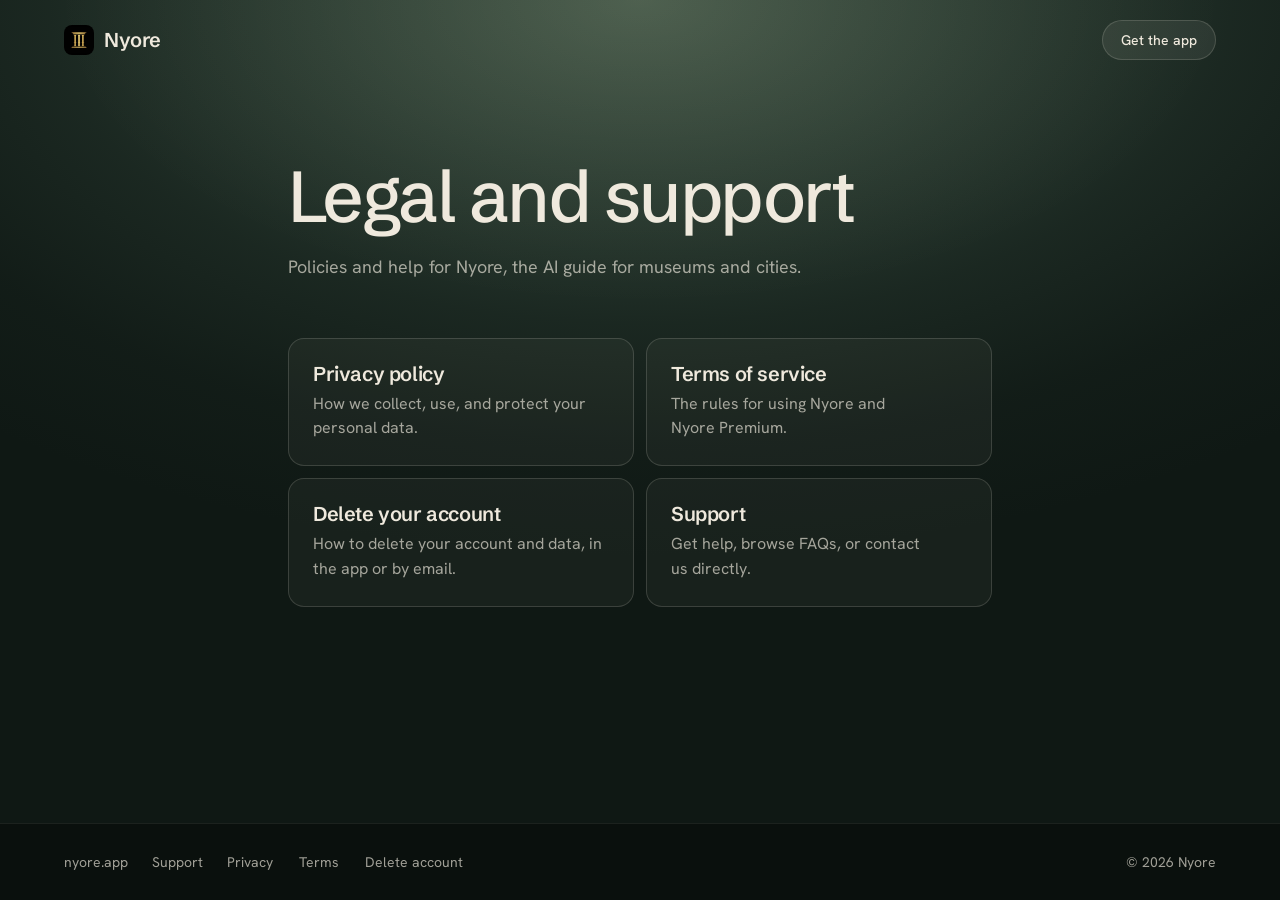
==== commit 2f1c3856: "Nyore speaks as Nyore: the founder's name stays only where the law asks, in legal form Mert, 2026-11" ====
--- a/index.html
+++ b/index.html
@@ -4,7 +4,7 @@
 <meta charset="UTF-8" />
 <meta name="viewport" content="width=device-width,initial-scale=1,viewport-fit=cover" />
 <title>Nyore: legal and support</title>
-<meta name="description" content="Privacy policy, terms, account deletion and support for the Nyore app, your AI cultural companion." />
+<meta name="description" content="Privacy policy, terms, account deletion and support for Nyore, the AI guide for museums and cities." />
 <link rel="canonical" href="https://iammertg.github.io/muse-legal/" />
 
 <meta property="og:type" content="website" />
@@ -35,7 +35,7 @@
 
 <main>
   <h1 class="enter-1">Legal and support</h1>
-  <p class="lede enter-2">Your AI cultural companion. Resources, policies, and help for travelers, museum-goers, and the simply curious.</p>
+  <p class="lede enter-2">Policies and help for Nyore, the AI guide for museums and cities.</p>
 
   <div class="panels pair enter-3">
     <a class="panel" href="privacy-policy.html">
